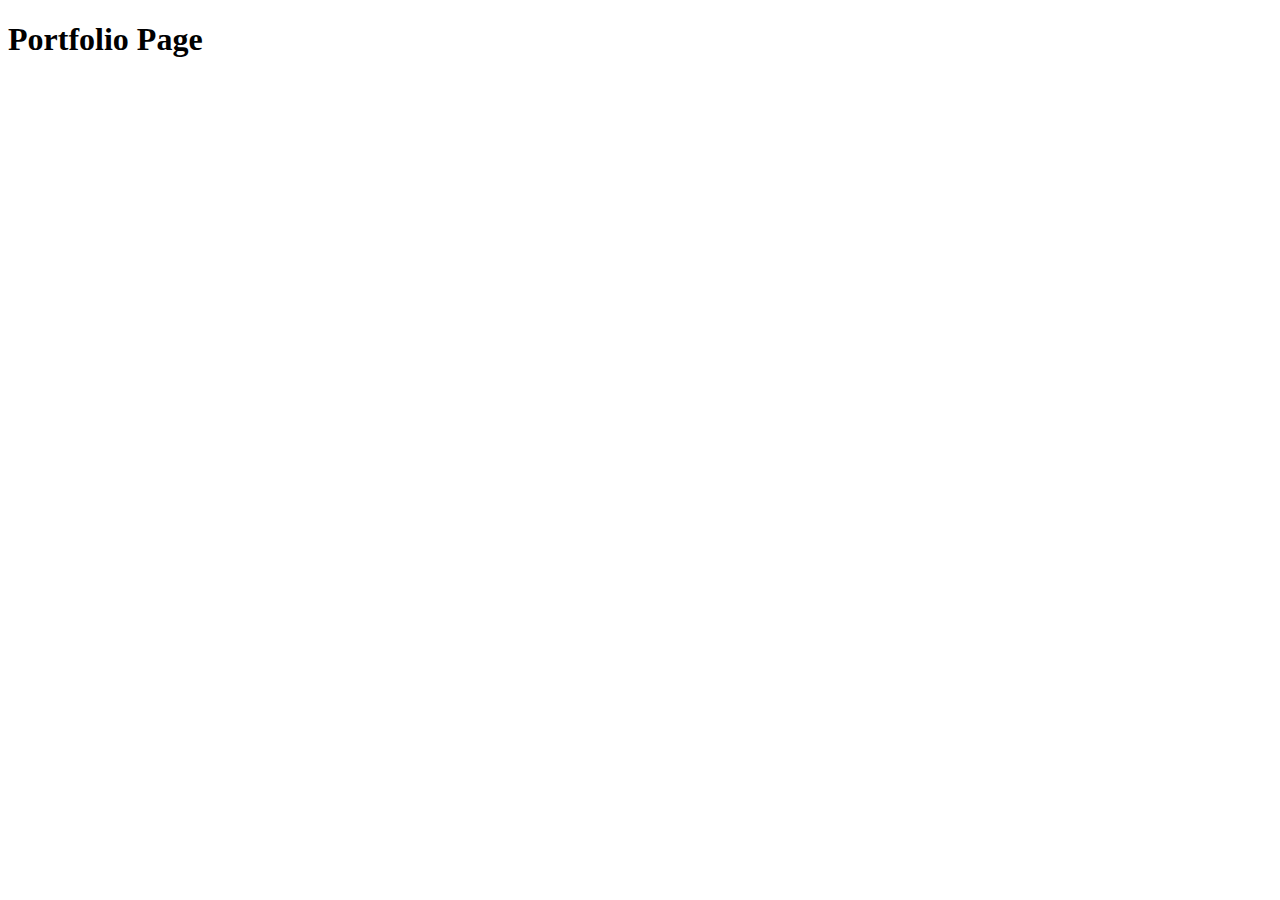
==== index.html @ f9226d7d "initial commit" ====
<!DOCTYPE html>
<html lang="en">
<head>
    <meta charset="UTF-8">
    <meta http-equiv="X-UA-Compatible" content="IE=edge">
    <meta name="viewport" content="width=device-width, initial-scale=1.0">
    <link rel="stylesheet" href="style.css">
    <script src="script.js"></script>
    <title>Basak Percin Portfolio</title>
</head>
<body>
    <h1>Portfolio Page</h1>
    
</body>
</html>
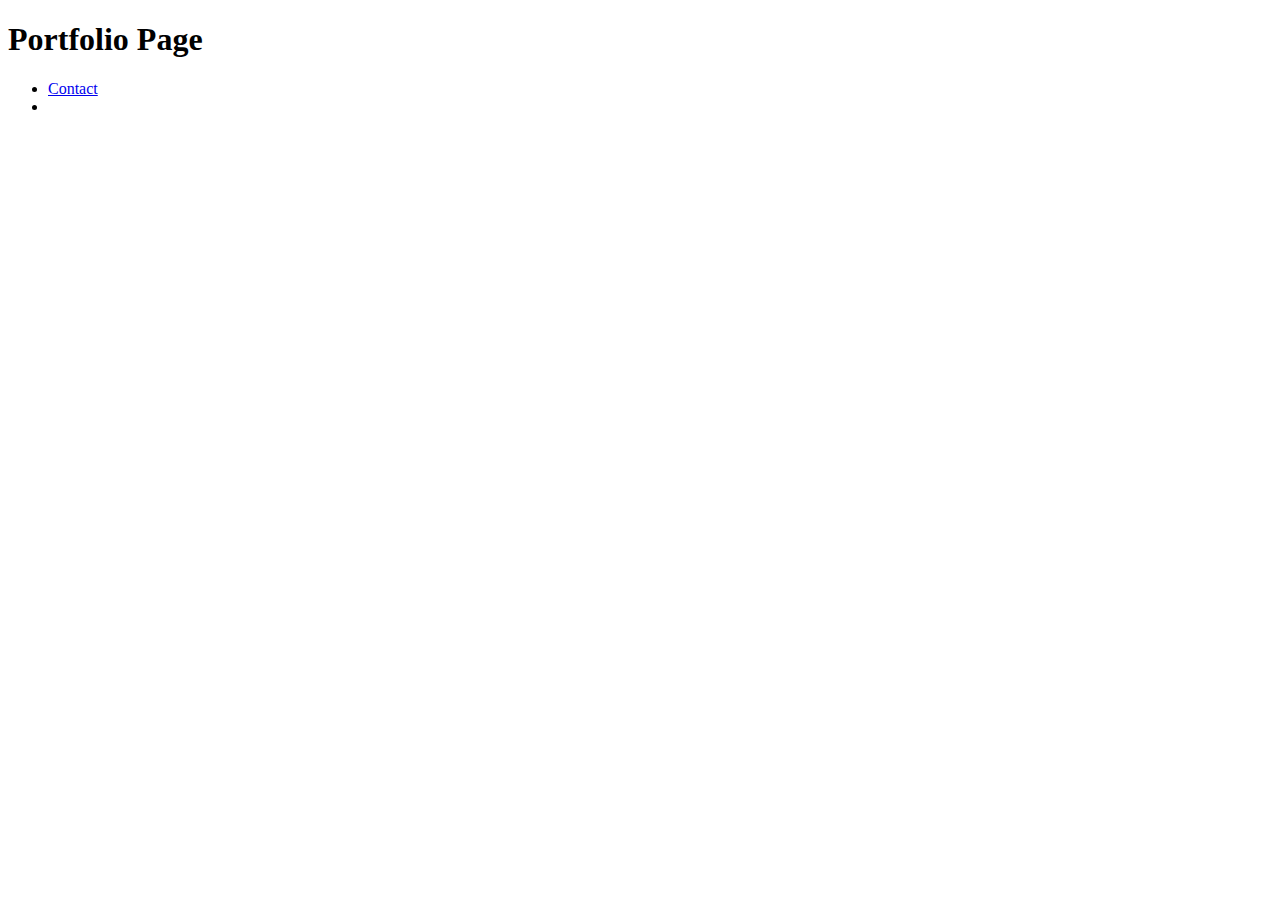
==== commit 8469dbe4: "add list elements for nav" ====
--- a/index.html
+++ b/index.html
@@ -10,6 +10,13 @@
 </head>
 <body>
     <h1>Portfolio Page</h1>
-    
+    <ul>
+        <li>
+            <a href="contact.html">Contact</a>
+        </li>
+        <li>
+
+        </li>
+    </ul>
 </body>
 </html>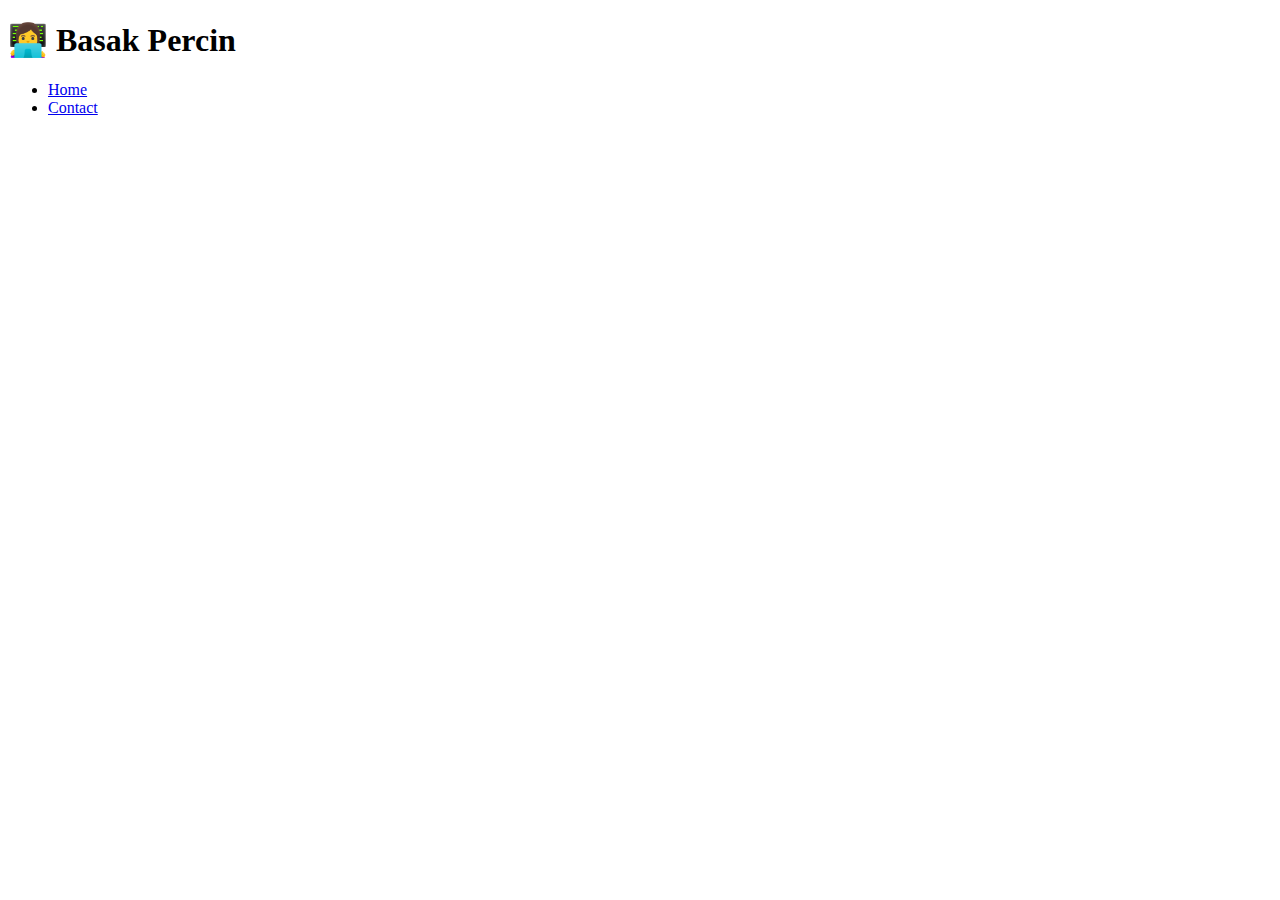
==== commit e72b0c57: "change title" ====
--- a/index.html
+++ b/index.html
@@ -4,19 +4,37 @@
     <meta charset="UTF-8">
     <meta http-equiv="X-UA-Compatible" content="IE=edge">
     <meta name="viewport" content="width=device-width, initial-scale=1.0">
+    <link rel="icon" href="laptop_.jpg" type="image/jpg">
+    <link rel="preconnect" href="https://fonts.googleapis.com">
+    <link rel="preconnect" href="https://fonts.gstatic.com" crossorigin>
+    <link href="https://fonts.googleapis.com/css2?family=Quicksand&display=swap" rel="stylesheet">
     <link rel="stylesheet" href="style.css">
     <script src="script.js"></script>
-    <title>Basak Percin Portfolio</title>
+    <title>Basak Percin</title>
 </head>
 <body>
-    <h1>Portfolio Page</h1>
-    <ul>
-        <li>
-            <a href="contact.html">Contact</a>
-        </li>
-        <li>
+    <!-- header and nav seection -->
+    <header>
+        
+        <nav>
+            <div id="logo"><h1> 👩‍💻 Basak Percin</h1></div>
+            <ul>
+                <li><a href="index.html">Home</a></li>
+                <li><a href="contact.html">Contact</a></li>
+            </ul>
+        </nav>
+    </header>
 
-        </li>
-    </ul>
+    <!-- main section -->
+    <main>
+        
+
+    </main>
+
+
+    <!-- footer section -->
+    <footer>
+
+    </footer>
 </body>
 </html>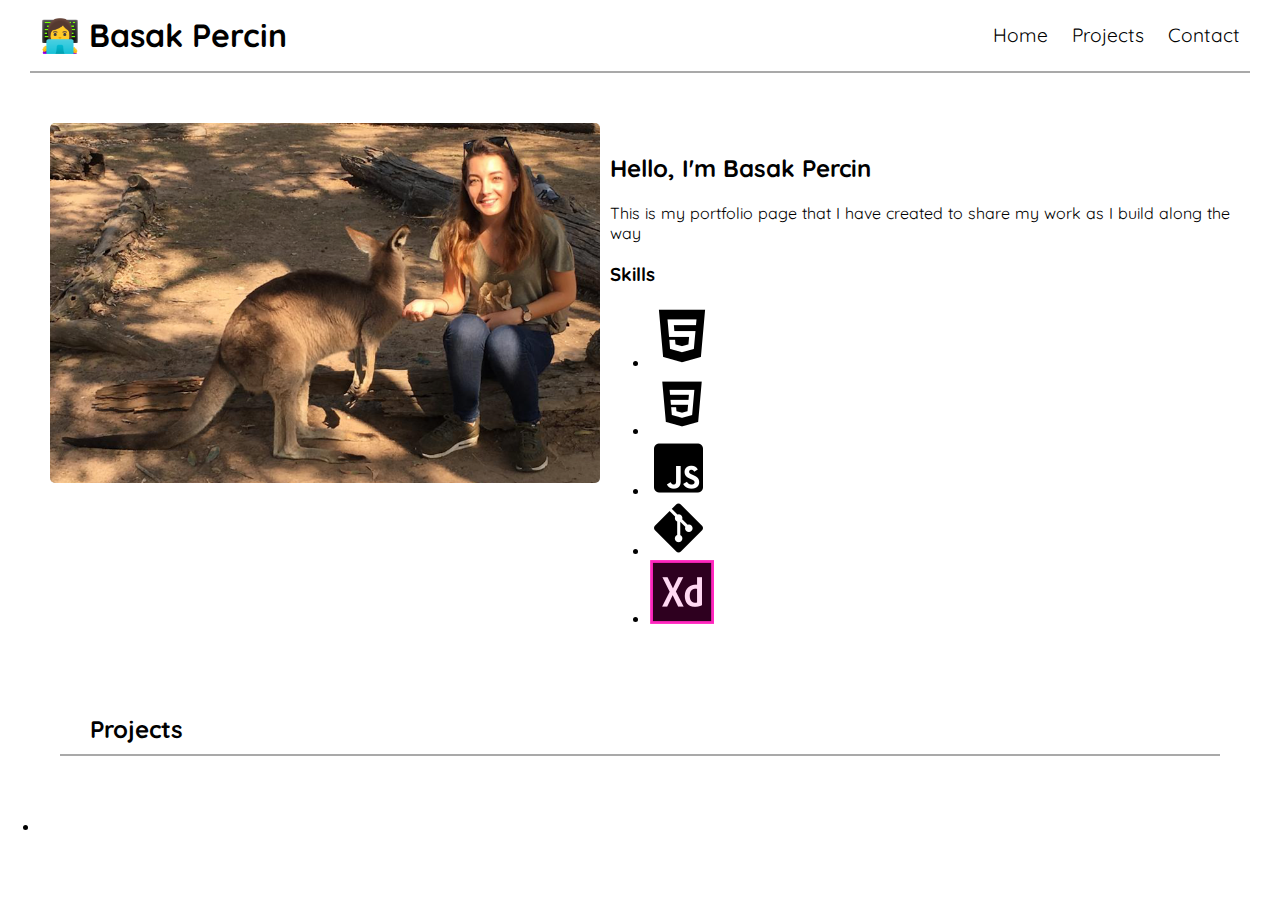
==== commit 6b071dd9: "add assets folder, photo, bio, skills, projects section, change source links" ====
--- a/index.html
+++ b/index.html
@@ -4,7 +4,7 @@
     <meta charset="UTF-8">
     <meta http-equiv="X-UA-Compatible" content="IE=edge">
     <meta name="viewport" content="width=device-width, initial-scale=1.0">
-    <link rel="icon" href="laptop_.jpg" type="image/jpg">
+    <link rel="icon" href="./assets/laptop_.jpg" type="image/jpg">
     <link rel="preconnect" href="https://fonts.googleapis.com">
     <link rel="preconnect" href="https://fonts.gstatic.com" crossorigin>
     <link href="https://fonts.googleapis.com/css2?family=Quicksand&display=swap" rel="stylesheet">
@@ -13,22 +13,72 @@
     <title>Basak Percin</title>
 </head>
 <body>
-    <!-- header and nav seection -->
+<!-- header and nav seection -->
     <header>
-        
         <nav>
             <div id="logo"><h1> 👩‍💻 Basak Percin</h1></div>
             <ul>
                 <li><a href="index.html">Home</a></li>
+                <li><a href="projects.html">Projects</a></li>
                 <li><a href="contact.html">Contact</a></li>
             </ul>
         </nav>
+        <div class="hamburger">
+            <span class="bar"></span>
+            <span class="bar"></span>
+            <span class="bar"></span>
+            <ul class="ham-list">
+                <li><a href="index.html">Home</a></li>
+                <li><a href="projects.html">Projects</a></li>
+                <li><a href="contact.html">Contact</a></li>
+            </ul>
+        </div>
     </header>
 
-    <!-- main section -->
+<!-- main section -->
     <main>
-        
+        <!-- profile photo -->
+        <div class="wrapper">
+            <div id="profile-pic" class="one box photo">
+                <img src="./assets/basakpp.jpg" alt="profilepic">
+            </div>
+            <!-- about paragraph -->
+            <div id="about" class="two box about">
+                <h2>Hello, I'm Basak Percin</h2>
+                <p>This is my portfolio page that I have created to share my work as I build along the way</p>
+                <h3>Skills</h3>
+                <ul class="skill-list">
+                    <li>
+                        <img src="./assets/html.png" alt="html-icon">
+                    </li>
+                    <li>
+                        <img src="./assets/css.png" alt="css-icon">
+                    </li>
+                    <li>
+                        <img src="./assets/js.png" alt="javascript-icon">
+                    </li>
+                    <li>
+                        <img src="./assets/git.png" alt="git-icon">
+                    </li>
+                    <li>
+                        <img src="./assets/adobexd.png" alt="adobexd-icon">
+                    </li>
+                </ul>
+            </div>
+        </div>
 
+
+<!-- projects section -->
+        <div id="work" class="projects">
+            <h2>Projects</h2>
+            <ul id="project-list">
+                <li class="project-box">
+                    <img class="project-img-style" src="" alt="">
+                    <p class="project-text"></p>
+                    <a class="project-button" href=""></a>
+                </li>
+            </ul>
+        </div>
     </main>
 
 
--- a/style.css
+++ b/style.css
@@ -0,0 +1,131 @@
+html {
+    overflow-x: hidden;
+}
+
+body {
+    font-size: 16px;
+    margin: 71px 0px 0px 0px;
+    font-family: 'Quicksand', sans-serif;
+}
+
+header {
+    border-bottom: 2px solid darkgray;
+    margin: 0px 30px;
+}
+
+#logo{
+    padding-left: 30px;
+}
+
+#logo h1 {
+    padding: 10px;
+}
+
+nav {
+    width: 100%;
+    background-color: white;
+    top: 0px;
+    position: fixed;
+    height: 70px;
+    display: flex;
+    justify-content: space-between;
+    align-items: center;
+    z-index: 100;
+    right: 0px;
+    left: 0px;
+}
+
+nav ul {
+    float: right;
+    padding-right: 30px;
+}
+
+nav li {
+    list-style: none;
+    display: inline-block;
+    font-size: 1.2rem;
+}
+
+nav li a {
+    text-decoration: none;
+    padding: 10px;
+    color: black;
+}
+
+.hamburger {
+    display: none;
+    position: relative;
+}
+
+.ham-list {
+    display: none;
+    position: absolute;
+    background-color: #f9f9f9;
+    min-width: 160px;
+    box-shadow: 0px 8px 16px 0px rgba(0,0,0,0.2);
+    z-index: 100;
+    right: 0;
+    margin-top: 0px;
+    margin-right: 20px;
+    padding: 12px 0px 12px 16px;
+    line-height: 2rem;
+}
+
+.ham-list li {
+    list-style: none;
+}
+
+.bar {
+    display: block;
+    width: 25px;
+    height: 3px;
+    margin: 5px auto;
+    -webkit-transition: all 0.3s ease-in-out;
+    transition: all 0.3s ease-in-out;
+    background-color: #101010;
+}
+
+.wrapper {
+    display: grid;
+    grid-template-columns: repeat(7, -50%);
+    gap: 10px;
+    grid-template-rows: repeat(5, -50%);
+    margin: 50px;
+}
+
+.photo {
+    max-height: 360px;
+}
+
+.one {
+    grid-column: 1 / 3;
+    grid-row: 1 / 4;
+}
+  
+.two {
+    grid-column: 3 / 6;
+    grid-row: 2;
+}
+  
+.box {
+    border-radius: 5px;
+    text-align: justify;
+}  
+
+.photo img{
+    width: 550px;
+    height: 360px;
+    border-radius: 5px;
+}
+
+.skill h2 {
+    padding-left: 30px;
+}
+
+.projects h2 {
+    padding-left: 30px;
+    padding-bottom: 10px;
+    border-bottom: 2px solid darkgray;
+    margin: 60px;
+}
+  
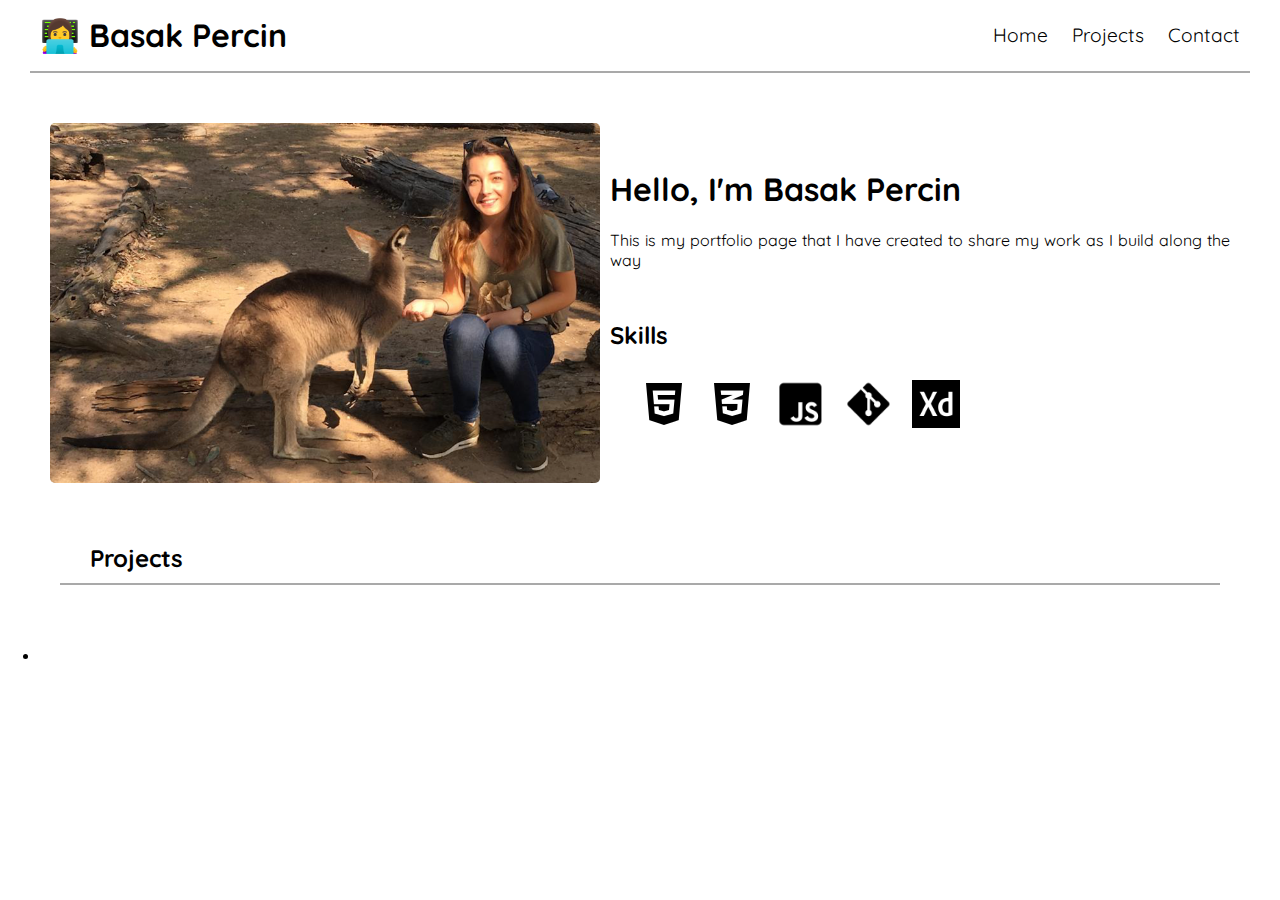
==== commit 227175f4: "change icons, profile about section" ====
--- a/index.html
+++ b/index.html
@@ -44,15 +44,16 @@
             </div>
             <!-- about paragraph -->
             <div id="about" class="two box about">
-                <h2>Hello, I'm Basak Percin</h2>
+                <h1>Hello, I'm Basak Percin</h1>
                 <p>This is my portfolio page that I have created to share my work as I build along the way</p>
-                <h3>Skills</h3>
+
+                <h2>Skills</h2>
                 <ul class="skill-list">
                     <li>
                         <img src="./assets/html.png" alt="html-icon">
                     </li>
                     <li>
-                        <img src="./assets/css.png" alt="css-icon">
+                        <img src="./assets/css3.png" alt="css-icon">
                     </li>
                     <li>
                         <img src="./assets/js.png" alt="javascript-icon">
@@ -61,7 +62,7 @@
                         <img src="./assets/git.png" alt="git-icon">
                     </li>
                     <li>
-                        <img src="./assets/adobexd.png" alt="adobexd-icon">
+                        <img src="./assets/adobe.png" alt="adobexd-icon">
                     </li>
                 </ul>
             </div>
--- a/style.css
+++ b/style.css
@@ -91,6 +91,7 @@
     gap: 10px;
     grid-template-rows: repeat(5, -50%);
     margin: 50px;
+    justify-content: space-evenly;
 }
 
 .photo {
@@ -118,8 +119,25 @@
     border-radius: 5px;
 }
 
-.skill h2 {
-    padding-left: 30px;
+.about h2 {
+    margin-top: 50px;
+}
+
+.skill-list {
+    list-style: none;
+    display: flex;
+    flex-direction: row;
+    flex-wrap: wrap;
+    padding-left: 20px;
+}
+
+.skill-list li {
+    padding: 10px;
+}
+
+.skill-list li img {
+    height: 48px;
+    width: 48px;
 }
 
 .projects h2 {
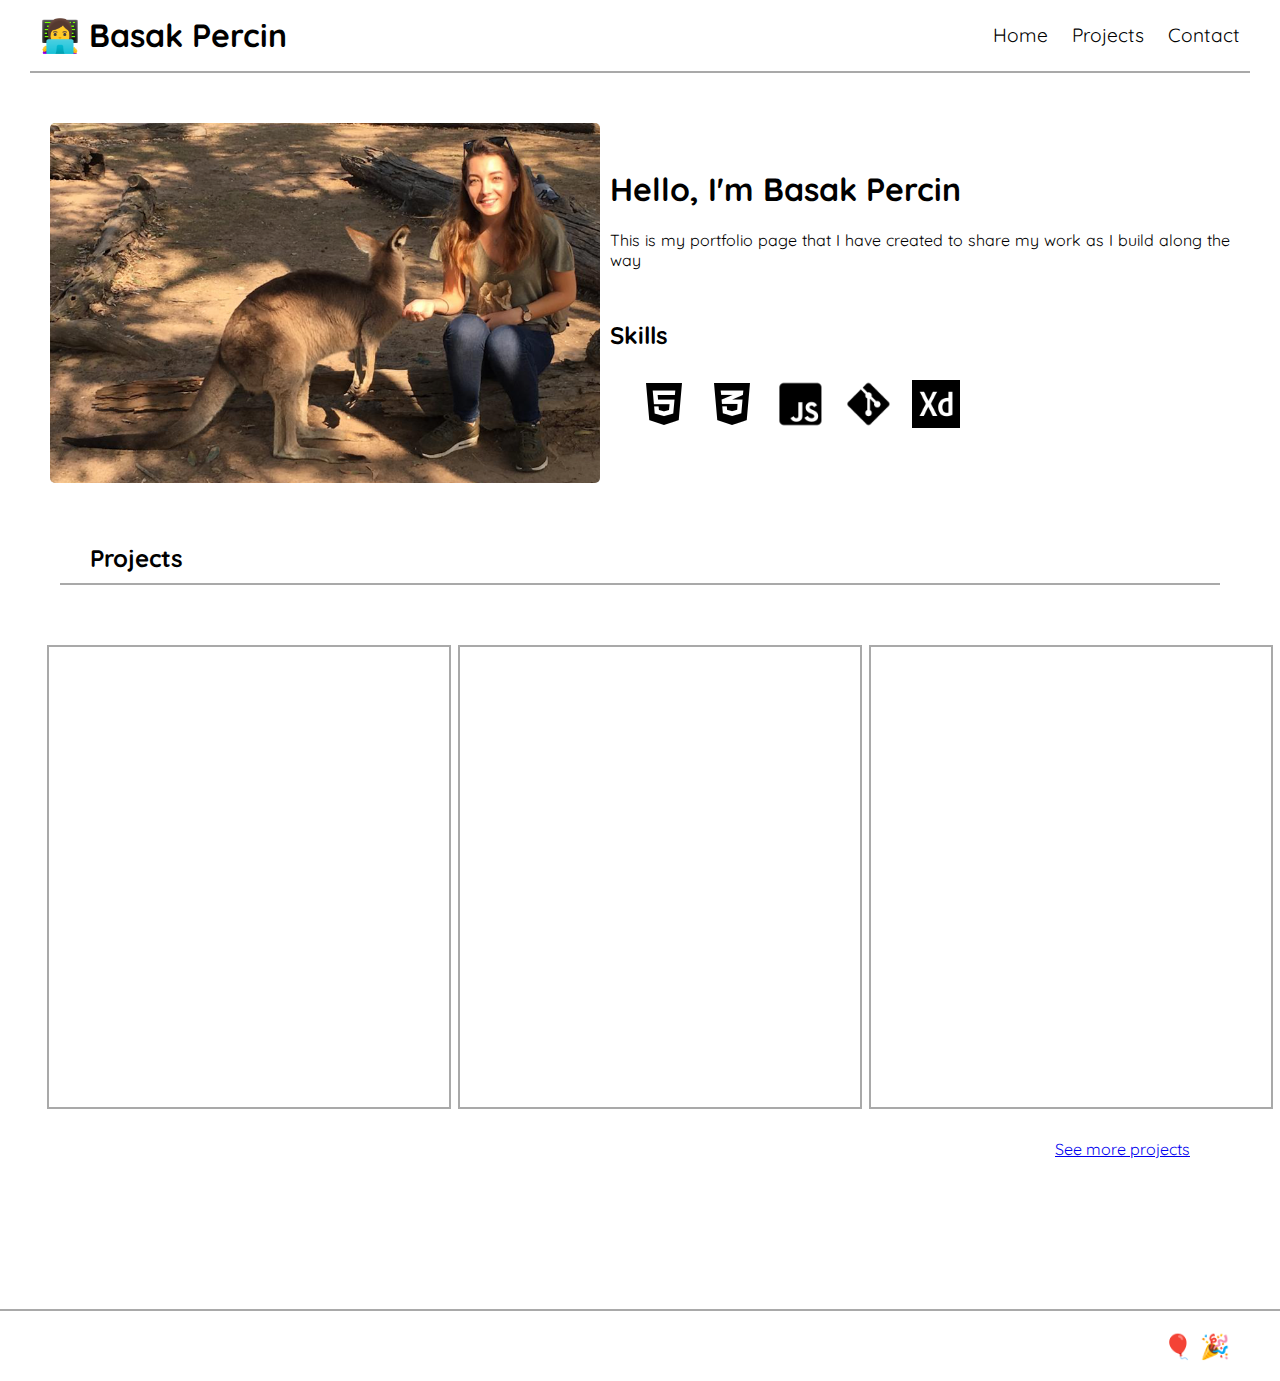
==== commit 9985bc16: "change favicon,add footer, icons and projects section boxes" ====
--- a/index.html
+++ b/index.html
@@ -4,7 +4,7 @@
     <meta charset="UTF-8">
     <meta http-equiv="X-UA-Compatible" content="IE=edge">
     <meta name="viewport" content="width=device-width, initial-scale=1.0">
-    <link rel="icon" href="./assets/laptop_.jpg" type="image/jpg">
+    <link rel="icon" href="./assets/code-icon.png" type="image/png">
     <link rel="preconnect" href="https://fonts.googleapis.com">
     <link rel="preconnect" href="https://fonts.gstatic.com" crossorigin>
     <link href="https://fonts.googleapis.com/css2?family=Quicksand&display=swap" rel="stylesheet">
@@ -72,20 +72,33 @@
 <!-- projects section -->
         <div id="work" class="projects">
             <h2>Projects</h2>
-            <ul id="project-list">
+            <ul class="project-list">
+                <li class="project-box">
+                    <img class="project-img-style" src="" alt="">
+                    <p class="project-text"></p>
+                    <a class="project-button" href=""></a>
+                </li>
+                <li class="project-box">
+                    <img class="project-img-style" src="" alt="">
+                    <p class="project-text"></p>
+                    <a class="project-button" href=""></a>
+                </li>
                 <li class="project-box">
                     <img class="project-img-style" src="" alt="">
                     <p class="project-text"></p>
                     <a class="project-button" href=""></a>
                 </li>
             </ul>
+            <div class="more-button">
+                <a href="./projects.html">See more projects</a>
+            </div>
         </div>
     </main>
 
 
     <!-- footer section -->
     <footer>
-
+        <h2>&#127880;  &#127881;</h2>
     </footer>
 </body>
 </html>--- a/style.css
+++ b/style.css
@@ -147,3 +147,32 @@
     margin: 60px;
 }
   
+.project-list {
+    list-style: none;
+    display: flex;
+    justify-content: space-evenly;
+}
+
+.project-box {
+    height: 460px;
+    width: 400px;
+    border: 2px solid darkgray;
+}
+
+.more-button {
+    text-align: right;
+    padding-right: 90px;
+    margin-top: 30px;
+    margin-bottom: 150px;
+}
+
+.more-button a {
+    
+}
+
+footer {
+    border-top: 2px solid darkgray;
+    height: 70px;
+    text-align: right;
+    padding-right: 50px;
+}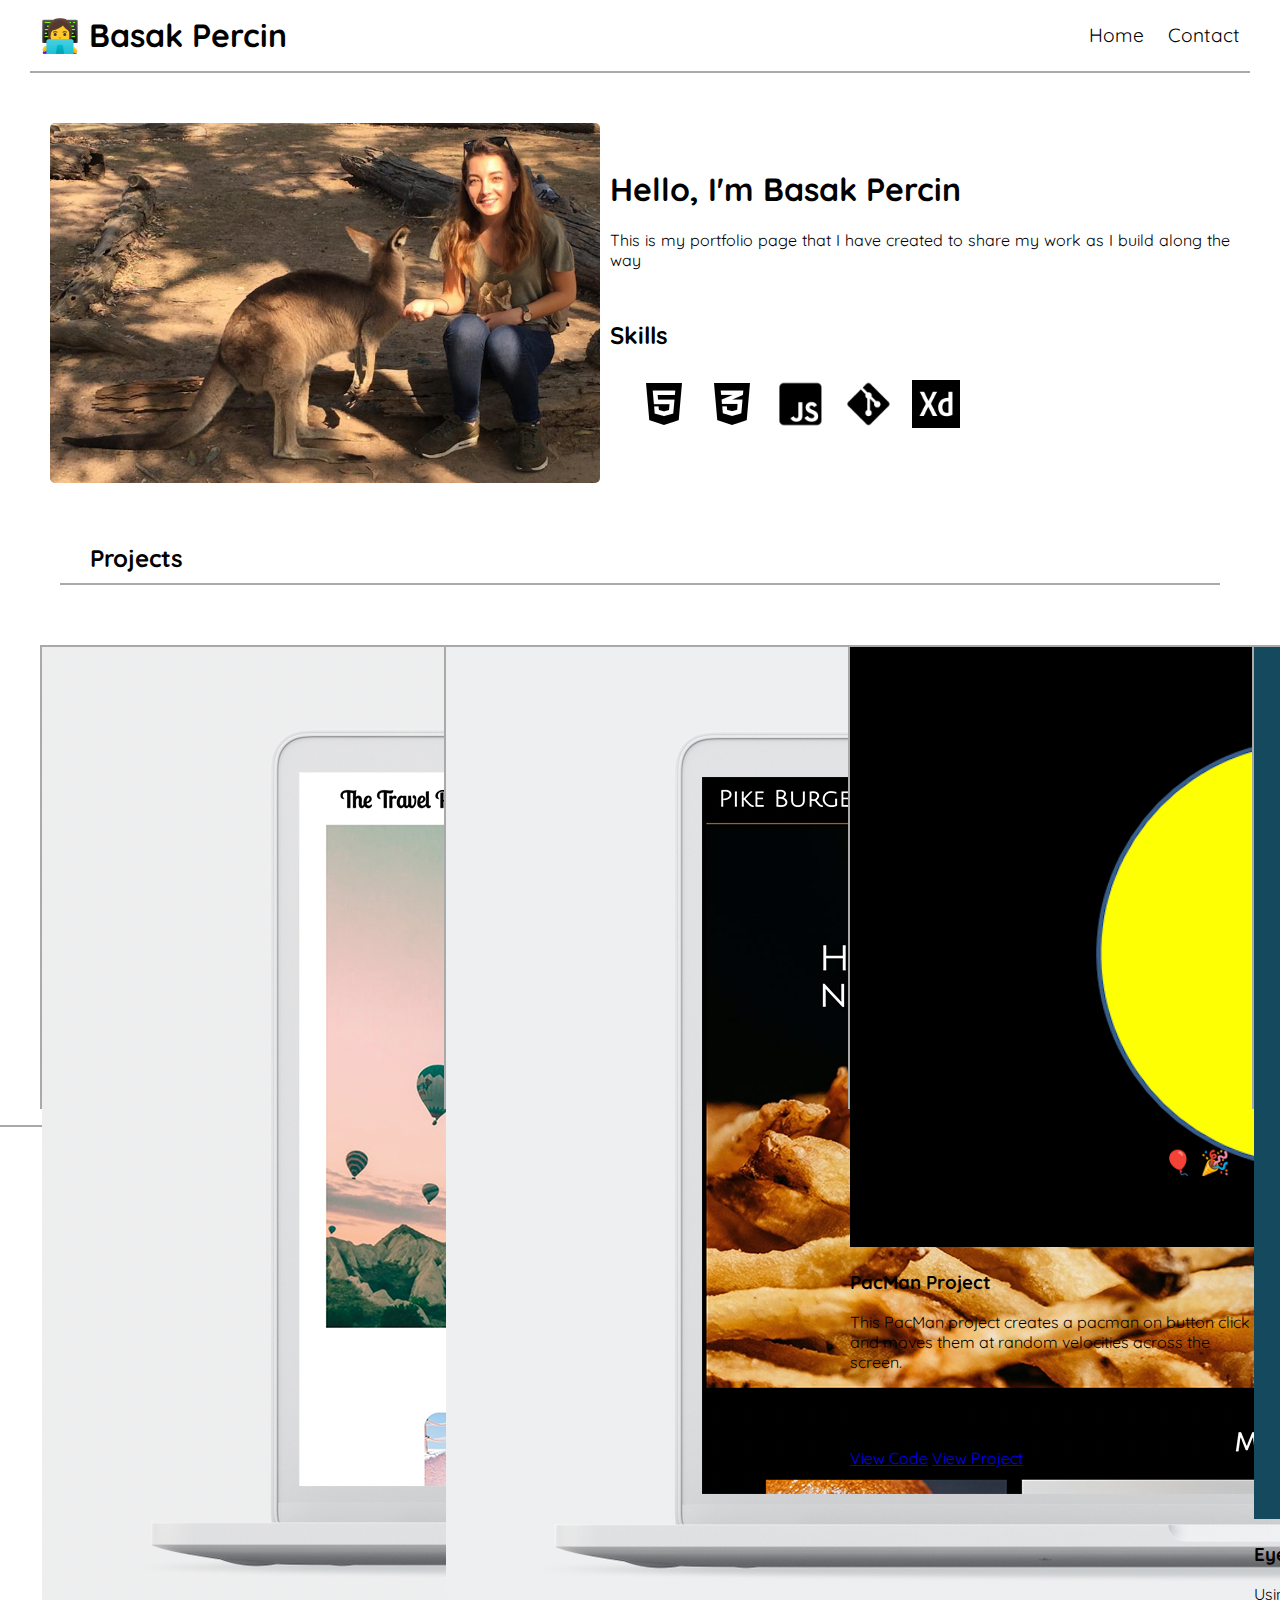
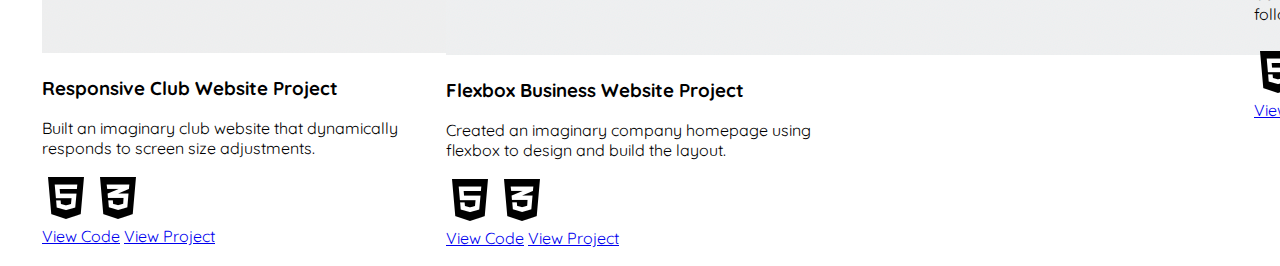
==== commit 4188f6ef: "complete homepage, maynooth page and contact" ====
--- a/index.html
+++ b/index.html
@@ -19,7 +19,6 @@
             <div id="logo"><h1> 👩‍💻 Basak Percin</h1></div>
             <ul>
                 <li><a href="index.html">Home</a></li>
-                <li><a href="projects.html">Projects</a></li>
                 <li><a href="contact.html">Contact</a></li>
             </ul>
         </nav>
@@ -29,7 +28,6 @@
             <span class="bar"></span>
             <ul class="ham-list">
                 <li><a href="index.html">Home</a></li>
-                <li><a href="projects.html">Projects</a></li>
                 <li><a href="contact.html">Contact</a></li>
             </ul>
         </div>
@@ -73,25 +71,141 @@
         <div id="work" class="projects">
             <h2>Projects</h2>
             <ul class="project-list">
-                <li class="project-box">
-                    <img class="project-img-style" src="" alt="">
-                    <p class="project-text"></p>
-                    <a class="project-button" href=""></a>
-                </li>
-                <li class="project-box">
-                    <img class="project-img-style" src="" alt="">
-                    <p class="project-text"></p>
-                    <a class="project-button" href=""></a>
-                </li>
-                <li class="project-box">
-                    <img class="project-img-style" src="" alt="">
-                    <p class="project-text"></p>
-                    <a class="project-button" href=""></a>
+
+                <li class="project-box">
+                    <img class="project-img-style" src="./assets/travel-partners.png" alt="responsive-website-project">
+                    <div class="box-text">
+                        <h3>Responsive Club Website Project</h3>
+                        <p class="project-text">Built an imaginary club website that dynamically responds to screen size adjustments.</p>
+                        <div class="icons-button">
+                            <div class="icons">
+                                <img src="./assets/html.png" alt="html-icon">
+                                <img src="./assets/css3.png" alt="css-icon">
+                            </div>
+                            <div class="buttons">
+                               <a class="project-button" href="https://github.com/basakpercin/Travel-Partners">View Code</a>
+                                <a class="project-button" href="https://basakpercin.github.io/Travel-Partners/">View Project</a>
+                            </div>
+                        </div>
+                    </div>
+                </li>
+                
+                <li class="project-box">
+                    <img class="project-img-style" src="./assets/burger-project.png" alt="burger-website-project">
+                    <div class="box-text">
+                        <h3>Flexbox Business Website Project</h3>
+                        <p class="project-text">Created an imaginary company homepage using flexbox to design and build the layout.</p>
+                        <div class="icons-button">
+                            <div class="icons">
+                                <img src="./assets/html.png" alt="html-icon">
+                                <img src="./assets/css3.png" alt="css-icon">
+                            </div>
+                            <div class="buttons">
+                                <a class="project-button" href="https://github.com/basakpercin/Company-Homepage">View Code</a>
+                                 <a class="project-button" href="https://basakpercin.github.io/Company-Homepage/">View Project</a>
+                             </div>
+                        </div>
+                    </div>
+                </li>
+
+                <li class="project-box">
+                    <img class="project-img-style" src="./assets/pacman.png" alt="pacman-project">
+                    <div class="box-text">
+                        <h3>PacMan Project</h3>
+                        <p class="project-text">This PacMan project creates a pacman on button click and moves them at random velocities across the screen.</p>
+                        <div class="icons-button">
+                            <div class="icons">
+                                <img src="./assets/html.png" alt="html-icon">
+                                <img src="./assets/js.png" alt="js-icon">
+                            </div>
+                            <div class="buttons">
+                                <a class="project-button" href="https://github.com/basakpercin/pacmen-exercise">View Code</a>
+                                 <a class="project-button" href="https://basakpercin.github.io/pacmen-exercise/">View Project</a>
+                             </div>
+                        </div>
+                    </div>
+                </li>
+                
+                <li class="project-box">
+                    <img class="project-img-style" src="./assets/oneeye.png" alt="one-eye-project">
+                    <div class="box-text">
+                        <h3>Eyes Project</h3>
+                        <p class="project-text">Using the mouse events, the two eye elements following the mouse position on the screen.</p>
+                        <div class="icons-button">
+                            <div class="icons">
+                                <img src="./assets/html.png" alt="html-icon">
+                                <img src="./assets/css3.png" alt="css-icon">
+                                <img src="./assets/js.png" alt="js-icon">
+                            </div>
+                            <div class="buttons">
+                                <a class="project-button" href="https://github.com/basakpercin/eyes">View Code</a>
+                                 <a class="project-button" href="https://basakpercin.github.io/eyes/">View Project</a>
+                             </div>
+                        </div>
+                    </div>
+                </li>
+
+                <li class="project-box">
+                    <img class="project-img-style" src="./assets/bus-tracker.png" alt="bus-tracker-project">
+                    <div class="box-text">
+                        <h3>Real Time Bus Tracker Project</h3>
+                        <p class="project-text">Uses MBTA bus data to locate bus stops between MIT and Harvard, then highlights the bus stops on the route.</p>
+                        <div class="icons-button">
+                            <div class="icons">
+                                <img src="./assets/html.png" alt="html-icon">
+                                <img src="./assets/css3.png" alt="css-icon">
+                                <img src="./assets/js.png" alt="js-icon">
+                            </div>
+                            <div class="buttons">
+                                <a class="project-button" href="https://github.com/basakpercin/realtime-bus-tracker">View Code</a>
+                                 <a class="project-button" href="https://basakpercin.github.io/realtime-bus-tracker/">View Project</a>
+                             </div>
+                        </div>
+                    </div>
+                </li>
+
+                <li class="project-box">
+                    <img class="project-img-style" src="./assets/maynooth-cover.png" alt="maynooth-project">
+                    <div class="box-text">
+                        <h3>Maynooth Project</h3>
+                        <p class="project-text">The project was to design an online furniture shopping website.</p>
+                        <div class="icons-button">
+                            <div class="icons">
+                                <img src="./assets/adobe.png" alt="adobe-icon">
+                            </div>
+                            <a class="project-button" href="./maynooth.html">View Project</a>
+                        </div>
+                    </div>
+                </li>
+
+                <li class="project-box">
+                    <img class="project-img-style" src="./assets/brano-Mm1VIPqd0OA-unsplash.jpg" alt="dna-project">
+                    <div class="box-text">
+                        <h3>Mysterious Organism Project</h3>
+                        <p class="project-text">Creates a DNA strand that simulates that of a mysterious organism, <em>Pila aequor</em>, for our research team to study.</p>
+                        <div class="icons-button">
+                            <div class="icons">
+                                <img src="./assets/js.png" alt="js-icon">
+                            </div>
+                            <a class="project-button" href="https://github.com/basakpercin/Mystery-Organism-Challenge-Project">View Code</a>
+                        </div>
+                    </div>
+                </li>
+
+                <li class="project-box">
+                    <img class="project-img-style" src="./assets/markus-winkler-ahjzVINkuCs-unsplash.jpg" alt="creditcard-project">
+                    <div class="box-text">
+                        <h3>Credit Card Checker Project</h3>
+                        <p class="project-text">Checks validity of credit card numbers using functions and loops to handle multiple credit cards at the same time.</p>
+                        <div class="icons-button">
+                            <div class="icons">
+                                <img src="./assets/js.png" alt="js-icon">
+                            </div>
+                            <a class="project-button" href="https://github.com/basakpercin/CreditCard-Checker-Project">View Code</a>
+                        </div>
+                    </div>
                 </li>
             </ul>
-            <div class="more-button">
-                <a href="./projects.html">See more projects</a>
-            </div>
         </div>
     </main>
 
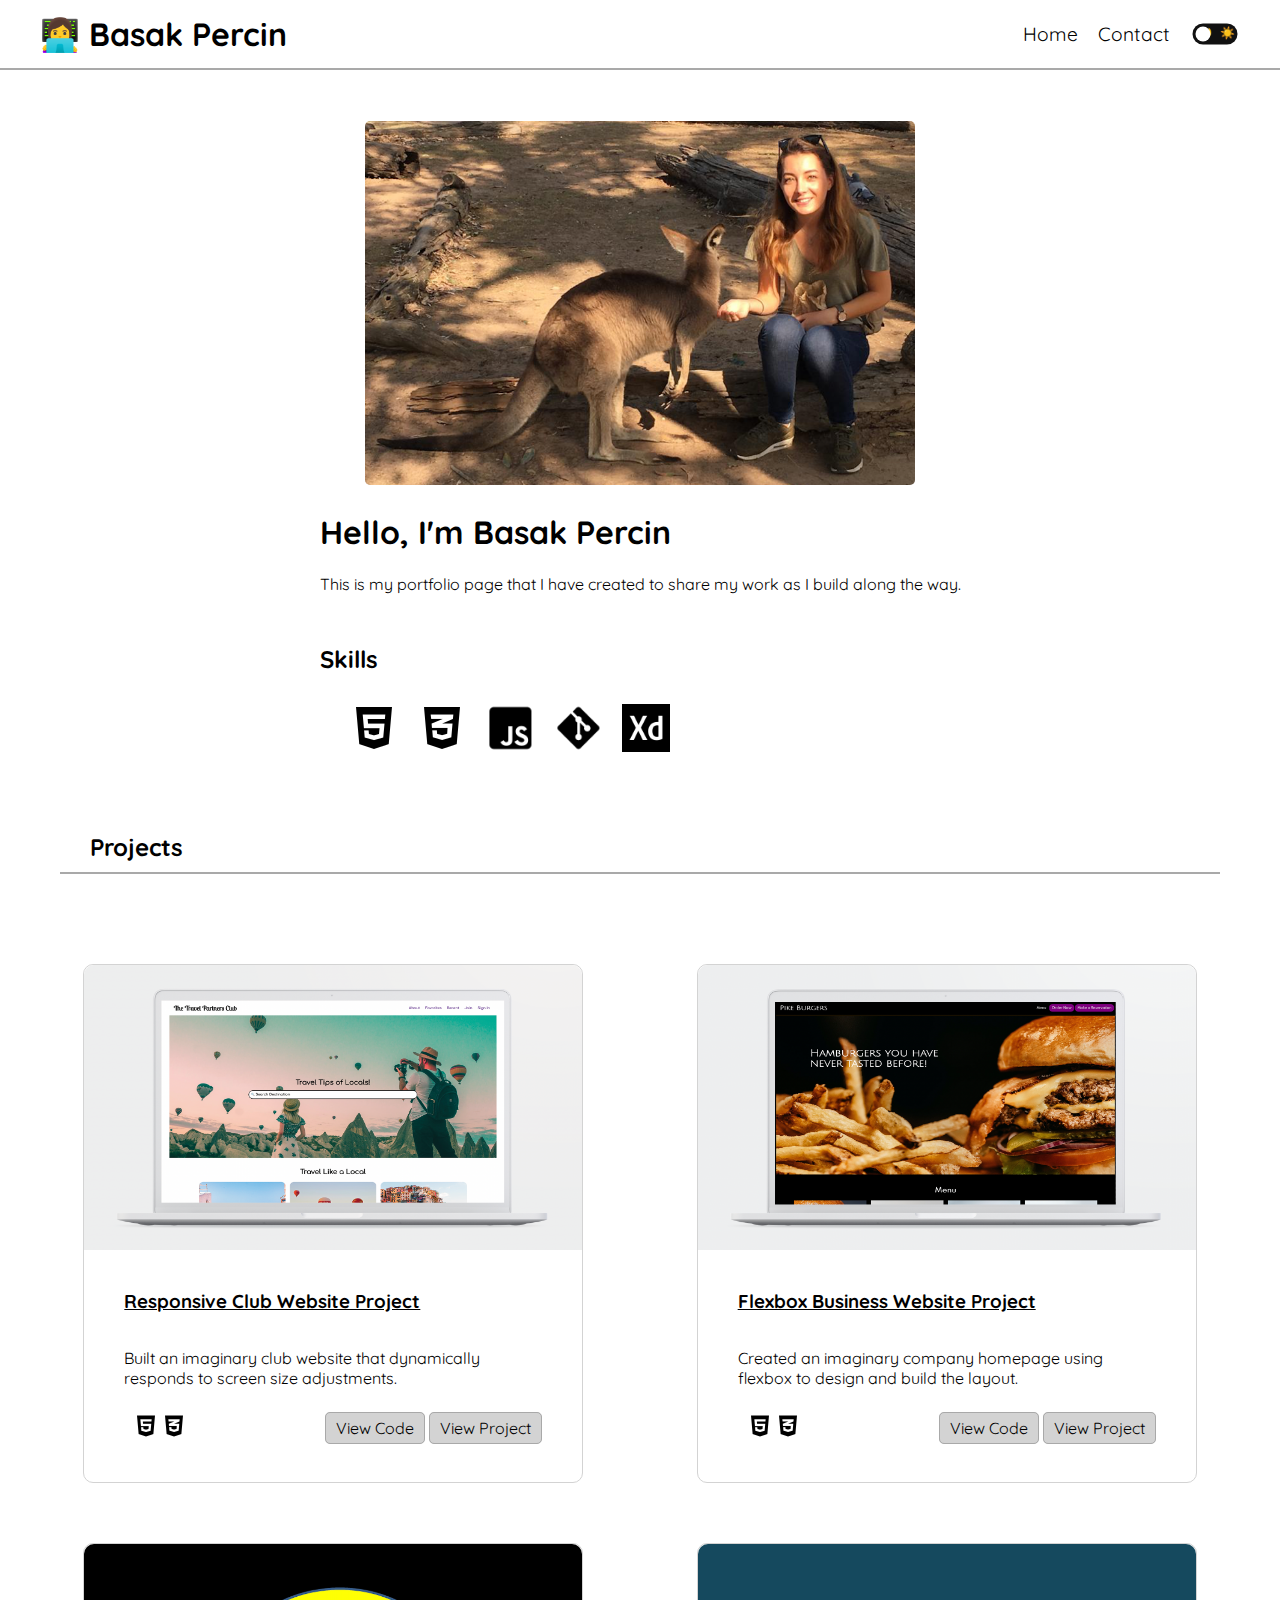
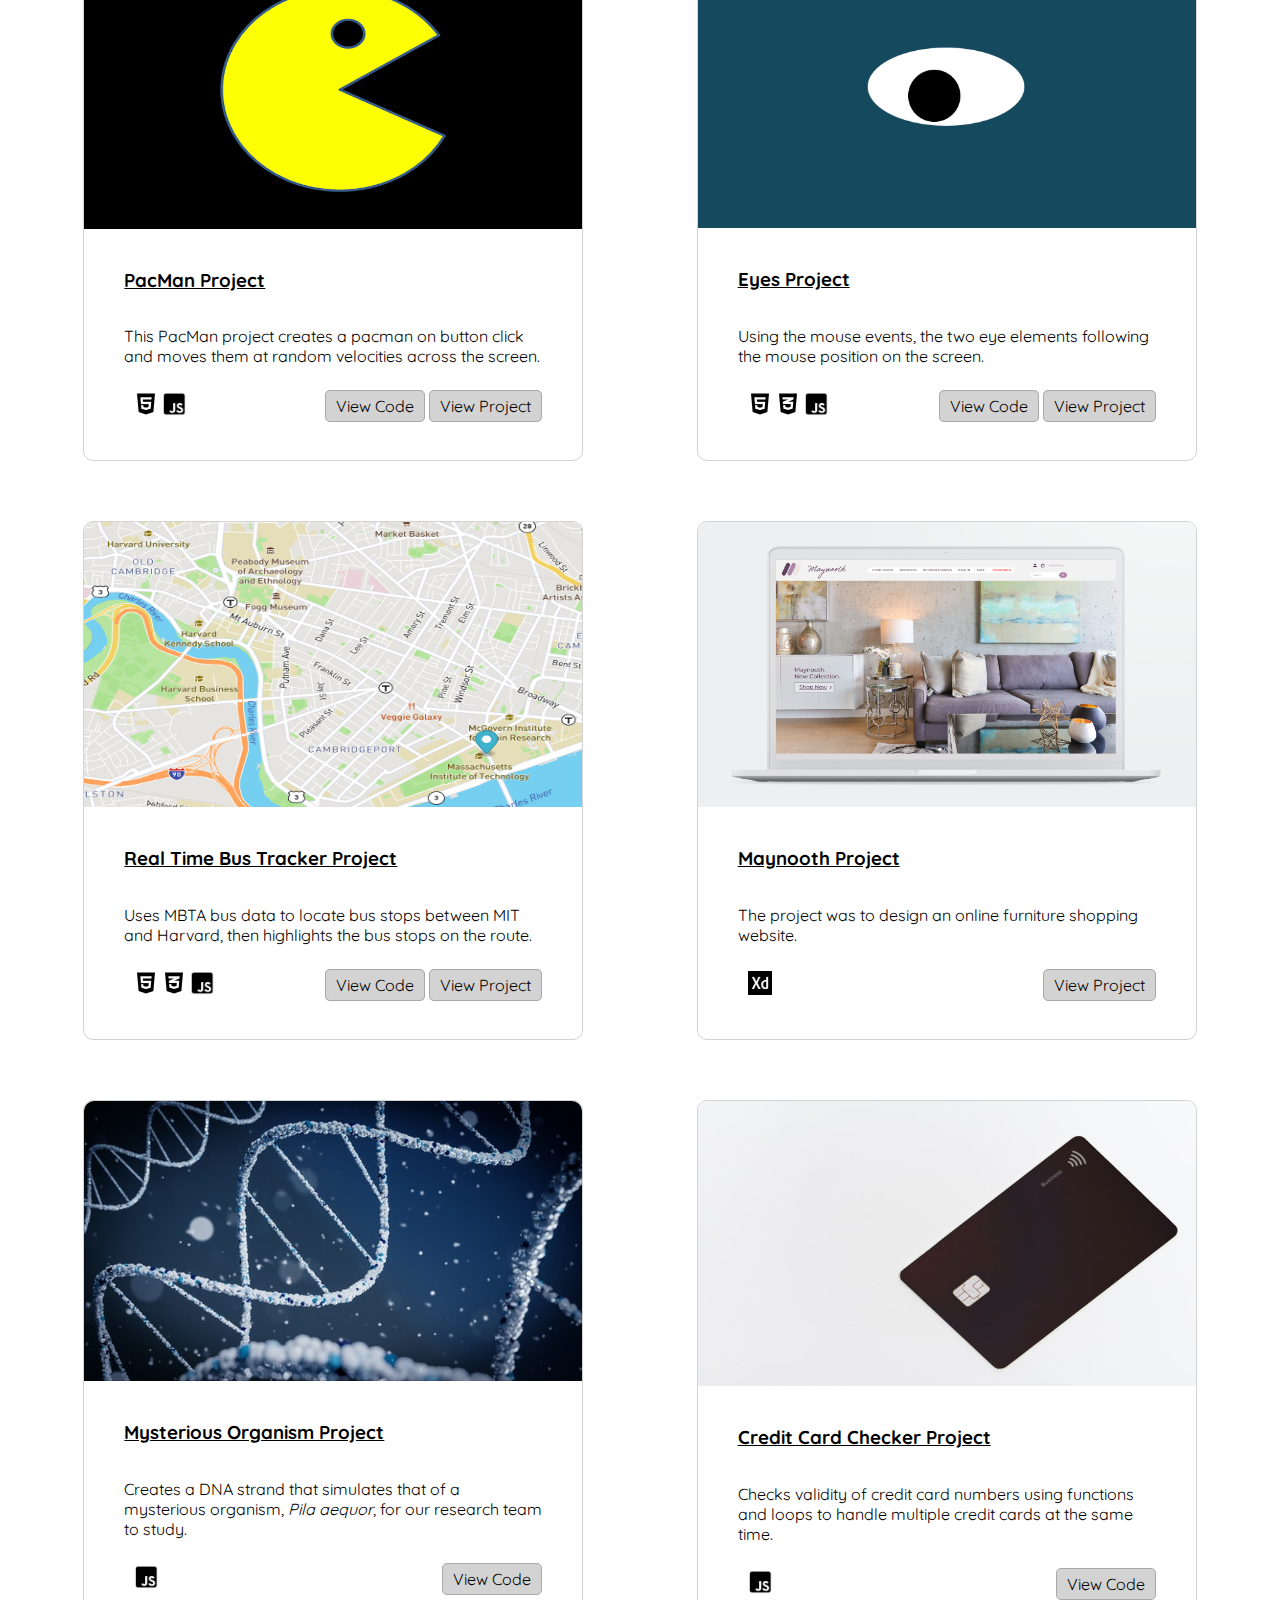
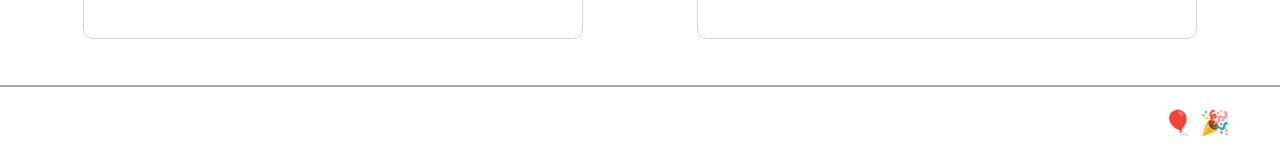
==== commit f402f19c: "add sun and moon emojis" ====
--- a/index.html
+++ b/index.html
@@ -9,28 +9,47 @@
     <link rel="preconnect" href="https://fonts.gstatic.com" crossorigin>
     <link href="https://fonts.googleapis.com/css2?family=Quicksand&display=swap" rel="stylesheet">
     <link rel="stylesheet" href="style.css">
-    <script src="script.js"></script>
     <title>Basak Percin</title>
 </head>
 <body>
 <!-- header and nav seection -->
     <header>
-        <nav>
-            <div id="logo"><h1> 👩‍💻 Basak Percin</h1></div>
-            <ul>
-                <li><a href="index.html">Home</a></li>
-                <li><a href="contact.html">Contact</a></li>
+        <nav id="navElement">
+            <div id="logo"><a  class="navbar-link" href="index.html"><h1 id="logoLink"> 👩‍💻 Basak Percin</h1></a></div>
+            
+            <ul class="nav-list">
+                <li><a id="homeLink" href="index.html">Home</a></li>
+                <li><a id="contactLink" href="contact.html">Contact</a></li>
+                <div>
+                    <input type="checkbox" class="checkbox" id="checkbox">
+                  <label for="checkbox" class="label">
+                    <div class="fas fa-moon">🌙</div>
+                    <div class='fas fa-sun'>☀️</div>
+                    <div class='ball'>
+                  </label>
+                </div>
             </ul>
+
+            <div class="hamburgerCheckbox">
+                <div class="hamburger" onclick="">
+                    <span class="bar"></span>
+                    <span class="bar"></span>
+                    <span class="bar"></span>
+                    <ul id="hamList" class="ham-list">
+                        <li><a id="homeHam" href="index.html">Home</a></li>
+                        <li><a id="contactHam" href="contact.html">Contact</a></li>
+                    </ul>
+                </div>
+                <div>
+                    <input type="checkbox" class="checkbox" id="checkboxSecond">
+                    <label for="checkboxSecond" class="label">
+                    <div class="fas fa-moon">🌙</div>
+                    <div class='fas fa-sun'>☀️</div>
+                    <div class='ball'>
+                    </label><br>
+                </div>
+            </div>
         </nav>
-        <div class="hamburger">
-            <span class="bar"></span>
-            <span class="bar"></span>
-            <span class="bar"></span>
-            <ul class="ham-list">
-                <li><a href="index.html">Home</a></li>
-                <li><a href="contact.html">Contact</a></li>
-            </ul>
-        </div>
     </header>
 
 <!-- main section -->
@@ -43,24 +62,24 @@
             <!-- about paragraph -->
             <div id="about" class="two box about">
                 <h1>Hello, I'm Basak Percin</h1>
-                <p>This is my portfolio page that I have created to share my work as I build along the way</p>
+                <p>This is my portfolio page that I have created to share my work as I build along the way.</p>
 
                 <h2>Skills</h2>
                 <ul class="skill-list">
                     <li>
-                        <img src="./assets/html.png" alt="html-icon">
-                    </li>
-                    <li>
-                        <img src="./assets/css3.png" alt="css-icon">
-                    </li>
-                    <li>
-                        <img src="./assets/js.png" alt="javascript-icon">
-                    </li>
-                    <li>
-                        <img src="./assets/git.png" alt="git-icon">
-                    </li>
-                    <li>
-                        <img src="./assets/adobe.png" alt="adobexd-icon">
+                        <img class="icon" src="./assets/html.png" alt="html-icon">
+                    </li>
+                    <li>
+                        <img class="icon" src="./assets/css3.png" alt="css-icon">
+                    </li>
+                    <li>
+                        <img class="icon" src="./assets/js.png" alt="javascript-icon">
+                    </li>
+                    <li>
+                        <img class="icon" src="./assets/git.png" alt="git-icon">
+                    </li>
+                    <li>
+                        <img class="icon" src="./assets/adobe.png" alt="adobexd-icon">
                     </li>
                 </ul>
             </div>
@@ -71,7 +90,6 @@
         <div id="work" class="projects">
             <h2>Projects</h2>
             <ul class="project-list">
-
                 <li class="project-box">
                     <img class="project-img-style" src="./assets/travel-partners.png" alt="responsive-website-project">
                     <div class="box-text">
@@ -79,8 +97,8 @@
                         <p class="project-text">Built an imaginary club website that dynamically responds to screen size adjustments.</p>
                         <div class="icons-button">
                             <div class="icons">
-                                <img src="./assets/html.png" alt="html-icon">
-                                <img src="./assets/css3.png" alt="css-icon">
+                                <img class="icon" src="./assets/html.png" alt="html-icon">
+                                <img class="icon" src="./assets/css3.png" alt="css-icon">
                             </div>
                             <div class="buttons">
                                <a class="project-button" href="https://github.com/basakpercin/Travel-Partners">View Code</a>
@@ -97,12 +115,12 @@
                         <p class="project-text">Created an imaginary company homepage using flexbox to design and build the layout.</p>
                         <div class="icons-button">
                             <div class="icons">
-                                <img src="./assets/html.png" alt="html-icon">
-                                <img src="./assets/css3.png" alt="css-icon">
+                                <img class="icon" src="./assets/html.png" alt="html-icon">
+                                <img class="icon" src="./assets/css3.png" alt="css-icon">
                             </div>
                             <div class="buttons">
                                 <a class="project-button" href="https://github.com/basakpercin/Company-Homepage">View Code</a>
-                                 <a class="project-button" href="https://basakpercin.github.io/Company-Homepage/">View Project</a>
+                                <a class="project-button" href="https://basakpercin.github.io/Company-Homepage/">View Project</a>
                              </div>
                         </div>
                     </div>
@@ -115,12 +133,12 @@
                         <p class="project-text">This PacMan project creates a pacman on button click and moves them at random velocities across the screen.</p>
                         <div class="icons-button">
                             <div class="icons">
-                                <img src="./assets/html.png" alt="html-icon">
-                                <img src="./assets/js.png" alt="js-icon">
+                                <img class="icon" src="./assets/html.png" alt="html-icon">
+                                <img class="icon" src="./assets/js.png" alt="js-icon">
                             </div>
                             <div class="buttons">
                                 <a class="project-button" href="https://github.com/basakpercin/pacmen-exercise">View Code</a>
-                                 <a class="project-button" href="https://basakpercin.github.io/pacmen-exercise/">View Project</a>
+                                <a class="project-button" href="https://basakpercin.github.io/pacmen-exercise/">View Project</a>
                              </div>
                         </div>
                     </div>
@@ -133,13 +151,13 @@
                         <p class="project-text">Using the mouse events, the two eye elements following the mouse position on the screen.</p>
                         <div class="icons-button">
                             <div class="icons">
-                                <img src="./assets/html.png" alt="html-icon">
-                                <img src="./assets/css3.png" alt="css-icon">
-                                <img src="./assets/js.png" alt="js-icon">
+                                <img class="icon" src="./assets/html.png" alt="html-icon">
+                                <img class="icon" src="./assets/css3.png" alt="css-icon">
+                                <img class="icon" src="./assets/js.png" alt="js-icon">
                             </div>
                             <div class="buttons">
                                 <a class="project-button" href="https://github.com/basakpercin/eyes">View Code</a>
-                                 <a class="project-button" href="https://basakpercin.github.io/eyes/">View Project</a>
+                                <a class="project-button" href="https://basakpercin.github.io/eyes/">View Project</a>
                              </div>
                         </div>
                     </div>
@@ -152,13 +170,13 @@
                         <p class="project-text">Uses MBTA bus data to locate bus stops between MIT and Harvard, then highlights the bus stops on the route.</p>
                         <div class="icons-button">
                             <div class="icons">
-                                <img src="./assets/html.png" alt="html-icon">
-                                <img src="./assets/css3.png" alt="css-icon">
-                                <img src="./assets/js.png" alt="js-icon">
+                                <img class="icon" src="./assets/html.png" alt="html-icon">
+                                <img class="icon" src="./assets/css3.png" alt="css-icon">
+                                <img class="icon" src="./assets/js.png" alt="js-icon">
                             </div>
                             <div class="buttons">
                                 <a class="project-button" href="https://github.com/basakpercin/realtime-bus-tracker">View Code</a>
-                                 <a class="project-button" href="https://basakpercin.github.io/realtime-bus-tracker/">View Project</a>
+                                <a class="project-button" href="https://basakpercin.github.io/realtime-bus-tracker/">View Project</a>
                              </div>
                         </div>
                     </div>
@@ -171,7 +189,7 @@
                         <p class="project-text">The project was to design an online furniture shopping website.</p>
                         <div class="icons-button">
                             <div class="icons">
-                                <img src="./assets/adobe.png" alt="adobe-icon">
+                                <img class="icon" src="./assets/adobe.png" alt="adobe-icon">
                             </div>
                             <a class="project-button" href="./maynooth.html">View Project</a>
                         </div>
@@ -185,7 +203,7 @@
                         <p class="project-text">Creates a DNA strand that simulates that of a mysterious organism, <em>Pila aequor</em>, for our research team to study.</p>
                         <div class="icons-button">
                             <div class="icons">
-                                <img src="./assets/js.png" alt="js-icon">
+                                <img class="icon" src="./assets/js.png" alt="js-icon">
                             </div>
                             <a class="project-button" href="https://github.com/basakpercin/Mystery-Organism-Challenge-Project">View Code</a>
                         </div>
@@ -199,7 +217,7 @@
                         <p class="project-text">Checks validity of credit card numbers using functions and loops to handle multiple credit cards at the same time.</p>
                         <div class="icons-button">
                             <div class="icons">
-                                <img src="./assets/js.png" alt="js-icon">
+                                <img class="icon" src="./assets/js.png" alt="js-icon">
                             </div>
                             <a class="project-button" href="https://github.com/basakpercin/CreditCard-Checker-Project">View Code</a>
                         </div>
@@ -208,11 +226,10 @@
             </ul>
         </div>
     </main>
-
-
     <!-- footer section -->
     <footer>
         <h2>&#127880;  &#127881;</h2>
     </footer>
+    <script src="script.js"></script>
 </body>
 </html>--- a/style.css
+++ b/style.css
@@ -1,178 +1,457 @@
+* {
+  box-sizing: border-box;
+}
+
 html {
+  overflow-x: hidden;
+}
+
+body {
+  font-size: 16px;
+  margin: 71px 0px 0px 0px;
+  font-family: "Quicksand", sans-serif;
+  min-width: 375px;
+}
+
+.dark-body {
+  background-color: #292c35;
+  color: #f3f3f5;
+}
+
+.dark-nav {
+  background-color: #292c35 !important;
+  color: #f3f3f5;
+}
+
+.dark-hamBar {
+  background-color: #f3f3f5 !important;
+}
+
+.dark-hamList {
+  background-color: #292c35;
+  color: #f3f3f5;
+}
+
+.invertedIcon {
+    filter: invert(1);
+}
+
+#logo {
+  padding-left: 30px;
+}
+
+#logo h1 {
+  padding: 10px;
+}
+
+nav {
+  width: 100%;
+  background-color: white;
+  top: 0px;
+  position: fixed;
+  height: 70px;
+  display: flex;
+  justify-content: space-between;
+  align-items: center;
+  z-index: 100;
+  right: 0px;
+  left: 0px;
+  border-bottom: 2px solid darkgray;
+  width: 100%;
+}
+
+.navbar-link {
+  text-decoration: none;
+  color: black;
+}
+
+nav ul {
+  display: flex;
+  align-items: center;
+  float: right;
+  padding-right: 30px;
+}
+
+nav li {
+  list-style: none;
+  display: inline-block;
+  font-size: 1.2rem;
+}
+
+nav li a {
+  text-decoration: none;
+  padding: 10px;
+  color: black;
+}
+
+.checkbox {
+  opacity: 0;
+  position: absolute;
+}
+
+.label {
+  margin: 20px;
+  width: 30px;
+  height: 14px;
+  background-color: #111;
+  display: flex;
+  border-radius: 50px;
+  align-items: center;
+  justify-content: space-between;
+  padding: 5px;
+  position: relative;
+  transform: scale(1.5);
+}
+
+.ball {
+  width: 10px;
+  height: 10px;
+  background-color: white;
+  position: absolute;
+  top: 2px;
+  left: 2px;
+  border-radius: 50%;
+  transition: transform 0.2s linear;
+}
+
+/*  target the elemenent after the label*/
+.checkbox:checked + .label .ball {
+  transform: translateX(16px);
+}
+
+.fa-moon {
+  color: pink;
+  font-size: 0.4rem;
+  margin-bottom: 2px;
+  margin-right: 2px;
+}
+
+.fa-sun {
+  color: yellow;
+  font-size: 0.5rem;
+  margin-left: 3.5px;
+  margin-bottom: 2px;
+}
+
+.hamburger {
+  display: none;
+  position: relative;
+}
+
+.hamburgerCheckbox {
+  display: none;
+  position: relative;
+}
+
+.ham-list {
+  display: none;
+  position: absolute;
+  background-color: #f9f9f9;
+  min-width: 160px;
+  box-shadow: 0px 8px 16px 0px rgba(0, 0, 0, 0.2);
+  z-index: 100;
+  right: 0;
+  margin-top: 0px;
+  margin-right: 20px;
+  padding: 12px 0px 12px 16px;
+  line-height: 2rem;
+}
+
+.ham-list li {
+  list-style: none;
+}
+
+.bar {
+  display: block;
+  width: 25px;
+  height: 3px;
+  margin: 5px auto;
+  /* -webkit-transition: all 0.3s ease-in-out;
+  transition: all 0.3s ease-in-out; */
+  background-color: #101010;
+}
+
+.wrapper {
+  display: flex;
+  flex-wrap: wrap;
+  gap: 10px;
+  padding: 50px;
+  justify-content: space-evenly;
+}
+
+.photo {
+  max-height: 360px;
+}
+
+.box {
+  border-radius: 5px;
+  text-align: justify;
+}
+
+.photo img {
+  width: 100%;
+  height: auto;
+  max-width: 550px;
+  border-radius: 5px;
+}
+
+.about h2 {
+  margin-top: 50px;
+}
+
+.skill-list {
+  list-style: none;
+  display: flex;
+  flex-direction: row;
+  flex-wrap: wrap;
+  padding-left: 20px;
+}
+
+.skill-list li {
+  padding: 10px;
+}
+
+.skill-list li img {
+  height: 48px;
+  width: 48px;
+}
+
+.projects h2 {
+  padding-left: 30px;
+  padding-bottom: 10px;
+  border-bottom: 2px solid darkgray;
+  margin: 0px 60px 60px 60px;
+}
+
+.project-list {
+  list-style: none;
+  display: flex;
+  flex-wrap: wrap;
+  flex-direction: row;
+  justify-content: space-evenly;
+  padding-left: 0px;
+}
+
+.project-list li {
+  max-height: 600px;
+}
+
+.project-box {
+  width: 500px;
+  border: 1px solid lightgray;
+  border-radius: 10px;
+  margin: 30px;
+}
+
+.project-img-style {
+  width: 100%;
+  height: auto;
+  max-height: 285px;
+  border-top-left-radius: 10px;
+  border-top-right-radius: 10px;
+}
+.box-text {
+  display: flex;
+  flex-wrap: wrap;
+  flex-direction: column;
+  margin: 0px 10px;
+  padding: 30px;
+}
+
+.box-text h3 {
+  margin-top: 5px;
+  text-decoration: underline;
+}
+
+.icons-button {
+  display: flex;
+  flex-direction: row;
+  flex-wrap: wrap;
+  justify-content: space-between;
+  align-items: center;
+}
+
+.icons {
+  padding: 10px;
+}
+
+.icons-button img {
+  height: 24px;
+  width: 24px;
+}
+.icons-button a {
+  text-align: right;
+}
+
+.project-button {
+  text-decoration: none;
+  border: 1px solid darkgray;
+  padding: 5px 10px;
+  border-radius: 5px;
+  background-color: lightgray;
+  color: black;
+}
+
+#maynooth-page {
+  box-sizing: border-box;
+}
+
+.maynooth-intro h2 {
+  padding: 30px 0px 10px 30px;
+  margin: 0px 60px;
+  border-bottom: 2px solid lightgray;
+}
+
+.maynooth-about {
+  display: flex;
+  flex-direction: row;
+  flex-wrap: wrap;
+  justify-content: space-around;
+  align-items: center;
+}
+
+.maynooth-about p {
+  max-width: 750px;
+  min-width: 350px;
+  padding: 40px;
+}
+
+.img-presentation {
+  width: 100%;
+  padding: 40px;
+  max-width: 450px;
+}
+
+.maynooth-main h3 {
+  padding-left: 30px;
+  padding-bottom: 10px;
+  margin: 60px;
+  border-bottom: 2px solid lightgray;
+}
+
+.LF-img {
+  display: flex;
+  flex-wrap: wrap;
+  justify-content: center;
+  gap: 30px;
+}
+
+.LF-img img {
+  max-width: 350px;
+  max-height: 560px;
+}
+
+.HF-img {
+  display: flex;
+  flex-wrap: wrap;
+  justify-content: center;
+  gap: 30px;
+}
+
+.HF-img img {
+  max-width: 350px;
+  max-height: 560px;
+}
+
+.rebranding h3 {
+  margin-bottom: 0px;
+}
+
+.img-list-logo {
+  display: flex;
+  flex-wrap: wrap;
+  flex-direction: row;
+  justify-content: space-evenly;
+  align-items: flex-start;
+  list-style: none;
+  padding-left: 0px;
+}
+
+.img-list-logo li {
+  padding: 40px;
+}
+
+.img-list-logo li h4 {
+  text-decoration: underline;
+}
+
+.img-list-logo img {
+  width: 100%;
+  max-width: 350px;
+}
+
+.contact-page {
+  margin-top: 50px;
+  text-align: center;
+  min-height: 100vh;
+}
+
+.contact-page h3 {
+  padding-top: 50px;
+}
+
+.invertedContact {
+    filter: invert(1);
+}
+
+
+footer {
+  bottom: 0;
+  width: 100%;
+  border-top: 2px solid darkgray;
+  height: 70px;
+  text-align: right;
+}
+
+footer h2 {
+  padding-right: 50px;
+}
+
+@media only screen and (max-width: 460px) {
+  h1 {
+    font-size: 1.3rem;
+  }
+
+  h2 {
+    font-size: 1.1rem;
+  }
+
+  p {
+    font-size: 0.9rem;
+  }
+
+  .skill-list li img {
+    height: 24px;
+    width: 24px;
+  }
+}
+
+@media only screen and (max-width: 610px) {
+  body {
     overflow-x: hidden;
-}
-
-body {
-    font-size: 16px;
-    margin: 71px 0px 0px 0px;
-    font-family: 'Quicksand', sans-serif;
-}
-
-header {
-    border-bottom: 2px solid darkgray;
-    margin: 0px 30px;
-}
-
-#logo{
-    padding-left: 30px;
-}
-
-#logo h1 {
-    padding: 10px;
-}
-
-nav {
-    width: 100%;
-    background-color: white;
-    top: 0px;
-    position: fixed;
-    height: 70px;
+  }
+
+  .nav-list {
+    display: none;
+  }
+
+  .hamburgerCheckbox {
     display: flex;
-    justify-content: space-between;
+    flex-wrap: wrap;
     align-items: center;
-    z-index: 100;
-    right: 0px;
-    left: 0px;
-}
-
-nav ul {
-    float: right;
-    padding-right: 30px;
-}
-
-nav li {
-    list-style: none;
+  }
+
+  #checkboxSecond:checked + .label .ball {
+    transform: translateX(16px);
+  }
+
+  .hamburger {
     display: inline-block;
-    font-size: 1.2rem;
-}
-
-nav li a {
-    text-decoration: none;
-    padding: 10px;
-    color: black;
-}
-
-.hamburger {
-    display: none;
+    padding-right: 10px;
     position: relative;
-}
-
-.ham-list {
-    display: none;
-    position: absolute;
-    background-color: #f9f9f9;
-    min-width: 160px;
-    box-shadow: 0px 8px 16px 0px rgba(0,0,0,0.2);
-    z-index: 100;
-    right: 0;
-    margin-top: 0px;
-    margin-right: 20px;
-    padding: 12px 0px 12px 16px;
-    line-height: 2rem;
-}
-
-.ham-list li {
-    list-style: none;
-}
-
-.bar {
+  }
+
+  .hamburger:hover .ham-list {
     display: block;
-    width: 25px;
-    height: 3px;
-    margin: 5px auto;
-    -webkit-transition: all 0.3s ease-in-out;
-    transition: all 0.3s ease-in-out;
-    background-color: #101010;
-}
-
-.wrapper {
-    display: grid;
-    grid-template-columns: repeat(7, -50%);
-    gap: 10px;
-    grid-template-rows: repeat(5, -50%);
-    margin: 50px;
-    justify-content: space-evenly;
-}
-
-.photo {
-    max-height: 360px;
-}
-
-.one {
-    grid-column: 1 / 3;
-    grid-row: 1 / 4;
-}
-  
-.two {
-    grid-column: 3 / 6;
-    grid-row: 2;
-}
-  
-.box {
-    border-radius: 5px;
-    text-align: justify;
-}  
-
-.photo img{
-    width: 550px;
-    height: 360px;
-    border-radius: 5px;
-}
-
-.about h2 {
-    margin-top: 50px;
-}
-
-.skill-list {
-    list-style: none;
-    display: flex;
-    flex-direction: row;
-    flex-wrap: wrap;
-    padding-left: 20px;
-}
-
-.skill-list li {
-    padding: 10px;
-}
-
-.skill-list li img {
-    height: 48px;
-    width: 48px;
-}
-
-.projects h2 {
-    padding-left: 30px;
-    padding-bottom: 10px;
-    border-bottom: 2px solid darkgray;
-    margin: 60px;
-}
-  
-.project-list {
-    list-style: none;
-    display: flex;
-    justify-content: space-evenly;
-}
-
-.project-box {
-    height: 460px;
-    width: 400px;
-    border: 2px solid darkgray;
-}
-
-.more-button {
-    text-align: right;
-    padding-right: 90px;
-    margin-top: 30px;
-    margin-bottom: 150px;
-}
-
-.more-button a {
-    
-}
-
-footer {
-    border-top: 2px solid darkgray;
-    height: 70px;
-    text-align: right;
-    padding-right: 50px;
-}+  }
+}
